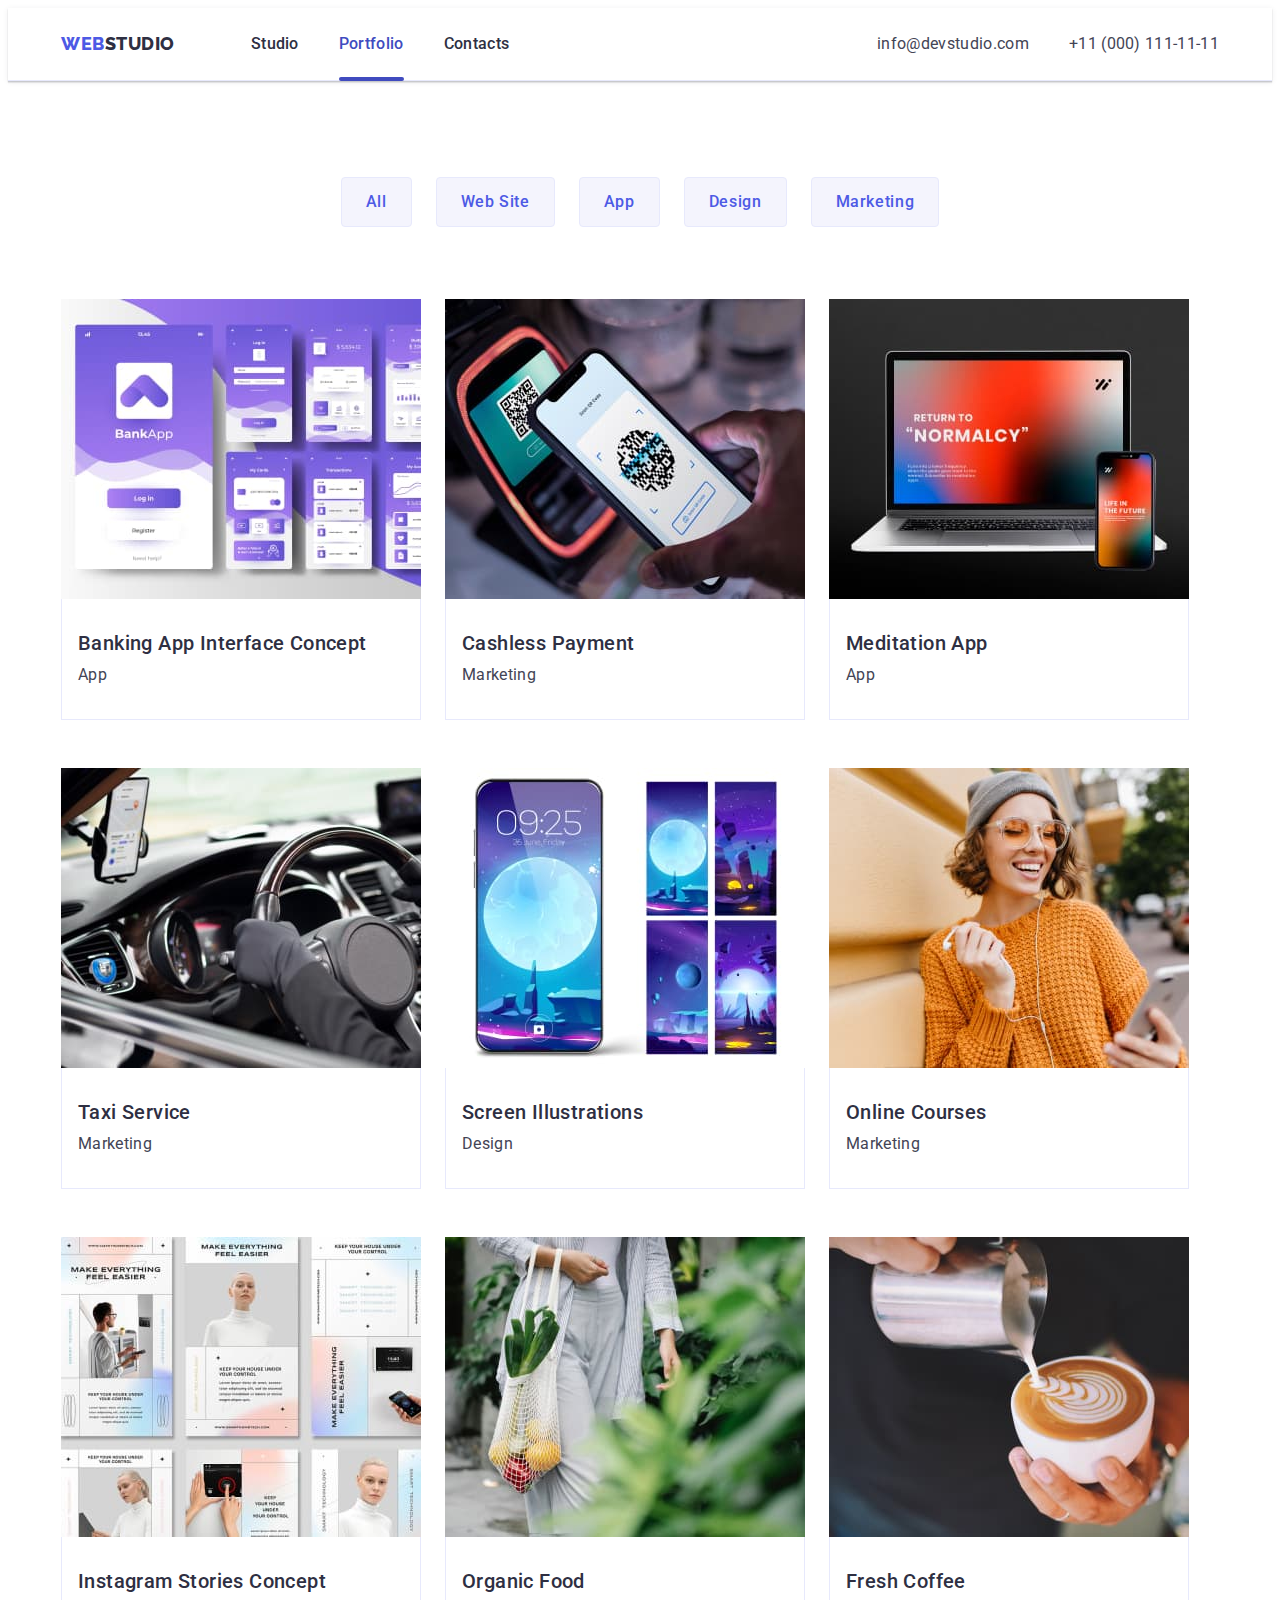
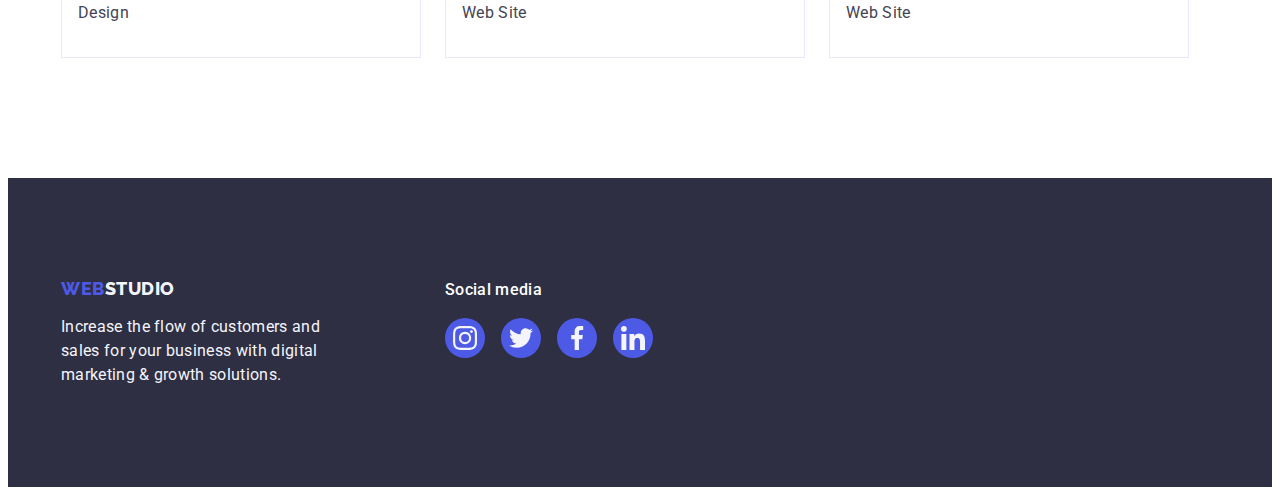
==== portfolio.html @ 4c9da3a9 "Initial commit" ====
<!DOCTYPE html>
<html lang="en">
  <head>
    <meta charset="UTF-8" />
    <meta name="viewport" content="width=device-width, initial-scale=1.0" />
    <link rel="preconnect" href="https://fonts.googleapis.com" />
    <link rel="preconnect" href="https://fonts.gstatic.com" crossorigin />
    <link
      href="https://fonts.googleapis.com/css2?family=Raleway:wght@800&family=Roboto:wght@400;500;700;900&display=swap"
      rel="stylesheet"
    />
    <link
      rel="stylesheet"
      href="https://cdnjs.cloudflare.com/ajax/libs/modern-normalize/2.0.0/modern-normalize.min.css"
      integrity="sha512-4xo8blKMVCiXpTaLzQSLSw3KFOVPWhm/TRtuPVc4WG6kUgjH6J03IBuG7JZPkcWMxJ5huwaBpOpnwYElP/m6wg=="
      crossorigin="anonymous"
      referrerpolicy="no-referrer"
    />
    <link rel="stylesheet" type="text/css" href="./css/styles.css" />
    <title>Portfolio</title>
  </head>
  <body>
    <!--Header-->
    <header class="header">
      <div class="container">
        <nav class="nav">
          <a href="./index.html" class="logo-header link">
            Web<span class="logo-hdr-black">Studio</span>
          </a>
          <ul class="list">
            <li>
              <a href="./index.html" class="header-link link">Studio</a>
            </li>
            <li>
              <a href="./portfolio.html" class="header-link link current"
                >Portfolio</a
              >
            </li>
            <li>
              <a href="" class="header-link link">Contacts</a>
            </li>
          </ul>
        </nav>
        <address class="address">
          <ul class="list link">
            <li>
              <a href="mailto:info@devstudio.com" class="address-link link"
                >info@devstudio.com</a
              >
            </li>
            <li>
              <a href="tel:+110001111111" class="address-link link"
                >+11 (000) 111-11-11</a
              >
            </li>
          </ul>
        </address>
      </div>
    </header>
    <main>
      <section class="portfolio-main-section">
        <div class="container">
          <h1 class="title-portfolio-hidden visually-hidden">Filters</h1>
          <ul class="portfolio-filters-list list">
            <li class="portfolio-filter-list-item">
              <button class="btn-secondary" type="button">All</button>
            </li>
            <li class="portfolio-filter-list-item">
              <button class="btn-secondary" type="button">Web Site</button>
            </li>
            <li class="po`rtfolio-filter-list-item">
              <button class="btn-secondary" type="button">App</button>
            </li>
            <li class="portfolio-filter-list-item">
              <button class="btn-secondary" type="button">Design</button>
            </li>
            <li class="portfolio-filter-list-item">
              <button class="btn-secondary" type="button">Marketing</button>
            </li>
          </ul>
          <ul class="portfolio-features-list list">
            <li class="portfolio-card-list">
              <a href="" class="portfolio-card-list-link link">
                <div class="portfolio-list-item-owerlay">
                  <img
                    src="./images/portfolio/img-8.jpg"
                    alt="banking-app-interface-concept-img-08"
                    width="360"
                    height="300"
                  />
                  <p class="portfolio-list-item-owerlay-text">
                    14 Stylish and User-Friendly App Design Concepts · Task
                    Manager App · Calorie Tracker App · Exotic Fruit Ecommerce
                    App · Cloud Storage App
                  </p>
                </div>
                <div class="portfolio-feature-list-wrapper">
                  <h2 class="portfolio-card-list-title">
                    Banking App Interface Concept
                  </h2>
                  <p class="portfolio-card-list-text">App</p>
                </div>
              </a>
            </li>
            <li class="portfolio-card-list">
              <a href="" class="portfolio-card-list-link link">
                <div class="portfolio-list-item-owerlay">
                  <img
                    src="./images/portfolio/img-9.jpg"
                    alt="cashless-payment-img-09"
                    width="360"
                    height="300"
                  />
                  <p class="portfolio-list-item-owerlay-text">
                    14 Stylish and User-Friendly App Design Concepts · Task
                    Manager App · Calorie Tracker App · Exotic Fruit Ecommerce
                    App · Cloud Storage App
                  </p>
                </div>
                <div class="portfolio-feature-list-wrapper">
                  <h2 class="portfolio-card-list-title">Cashless Payment</h2>
                  <p class="portfolio-card-list-text">Marketing</p>
                </div>
              </a>
            </li>
            <li class="portfolio-card-list">
              <a href="" class="portfolio-card-list-link link">
                <div class="portfolio-list-item-owerlay">
                  <img
                    src="./images/portfolio/img-10.jpg"
                    alt="meditation-app-img-10"
                    width="360"
                    height="300"
                  />
                  <p class="portfolio-list-item-owerlay-text">
                    14 Stylish and User-Friendly App Design Concepts · Task
                    Manager App · Calorie Tracker App · Exotic Fruit Ecommerce
                    App · Cloud Storage App
                  </p>
                </div>
                <div class="portfolio-feature-list-wrapper">
                  <h2 class="portfolio-card-list-title">Meditation App</h2>
                  <p class="portfolio-card-list-text">App</p>
                </div>
              </a>
            </li>
            <li class="portfolio-card-list">
              <a href="" class="portfolio-card-list-link link">
                <div class="portfolio-list-item-owerlay">
                  <img
                    src="./images/portfolio/img-11.jpg"
                    alt="taxi-service-img-11"
                    width="360"
                    height="300"
                  />
                  <p class="portfolio-list-item-owerlay-text">
                    14 Stylish and User-Friendly App Design Concepts · Task
                    Manager App · Calorie Tracker App · Exotic Fruit Ecommerce
                    App · Cloud Storage App
                  </p>
                </div>
                <div class="portfolio-feature-list-wrapper">
                  <h2 class="portfolio-card-list-title">Taxi Service</h2>
                  <p class="portfolio-card-list-text">Marketing</p>
                </div>
              </a>
            </li>
            <li class="portfolio-card-list">
              <a href="" class="portfolio-card-list-link link">
                <div class="portfolio-list-item-owerlay">
                  <img
                    src="./images/portfolio/img-12.jpg"
                    alt="screen-illustrations-img-12"
                    width="360"
                    height="300"
                  />
                  <p class="portfolio-list-item-owerlay-text">
                    14 Stylish and User-Friendly App Design Concepts · Task
                    Manager App · Calorie Tracker App · Exotic Fruit Ecommerce
                    App · Cloud Storage App
                  </p>
                </div>
                <div class="portfolio-feature-list-wrapper">
                  <h2 class="portfolio-card-list-title">
                    Screen Illustrations
                  </h2>
                  <p class="portfolio-card-list-text">Design</p>
                </div>
              </a>
            </li>
            <li class="portfolio-card-list">
              <a href="" class="portfolio-card-list-link link">
                <div class="portfolio-list-item-owerlay">
                  <img
                    src="./images/portfolio/img-13.jpg"
                    alt="online-courses-13"
                    width="360"
                    height="300"
                  />
                  <p class="portfolio-list-item-owerlay-text">
                    14 Stylish and User-Friendly App Design Concepts · Task
                    Manager App · Calorie Tracker App · Exotic Fruit Ecommerce
                    App · Cloud Storage App
                  </p>
                </div>
                <div class="portfolio-feature-list-wrapper">
                  <h2 class="portfolio-card-list-title">Online Courses</h2>
                  <p class="portfolio-card-list-text">Marketing</p>
                </div>
              </a>
            </li>
            <li class="portfolio-card-list">
              <a href="" class="portfolio-card-list-link link">
                <div class="portfolio-list-item-owerlay">
                  <img
                    src="./images/portfolio/img-14.jpg"
                    alt="instagram-stories-concept-img-14"
                    width="360"
                    height="300"
                  />
                  <p class="portfolio-list-item-owerlay-text">
                    14 Stylish and User-Friendly App Design Concepts · Task
                    Manager App · Calorie Tracker App · Exotic Fruit Ecommerce
                    App · Cloud Storage App
                  </p>
                </div>
                <div class="portfolio-feature-list-wrapper">
                  <h2 class="portfolio-card-list-title">
                    Instagram Stories Concept
                  </h2>
                  <p class="portfolio-card-list-text">Design</p>
                </div>
              </a>
            </li>
            <li class="portfolio-card-list">
              <a href="" class="portfolio-card-list-link link">
                <div class="portfolio-list-item-owerlay">
                  <img
                    src="./images/portfolio/img-15.jpg"
                    alt="organig-food-img-12"
                    width="360"
                    height="300"
                  />
                  <p class="portfolio-list-item-owerlay-text">
                    14 Stylish and User-Friendly App Design Concepts · Task
                    Manager App · Calorie Tracker App · Exotic Fruit Ecommerce
                    App · Cloud Storage App
                  </p>
                </div>
                <div class="portfolio-feature-list-wrapper">
                  <h2 class="portfolio-card-list-title">Organic Food</h2>
                  <p class="portfolio-card-list-text">Web Site</p>
                </div>
              </a>
            </li>
            <li class="portfolio-card-list">
              <a href="" class="portfolio-card-list-link link">
                <div class="portfolio-list-item-owerlay">
                  <img
                    src="./images/portfolio/img-16.jpg"
                    alt="fresh-coffee-img-16"
                    width="360"
                    height="300"
                  />
                  <p class="portfolio-list-item-owerlay-text">
                    14 Stylish and User-Friendly App Design Concepts · Task
                    Manager App · Calorie Tracker App · Exotic Fruit Ecommerce
                    App · Cloud Storage App
                  </p>
                </div>
                <div class="portfolio-feature-list-wrapper">
                  <h2 class="portfolio-card-list-title">Fresh Coffee</h2>
                  <p class="portfolio-card-list-text">Web Site</p>
                </div>
              </a>
            </li>
          </ul>
        </div>
      </section>
    </main>
    <footer class="footer">
      <div class="footer-container container">
        <div class="footer-wrapper">
          <a href="./index.html" class="logo-footer link">
            Web<span class="logo-ftr-white">Studio</span>
          </a>
          <p class="footer-text">
            Increase the flow of customers and sales for your business with
            digital marketing & growth solutions.
          </p>
        </div>
        <div class="footer-social-links">
          <p class="footer-social-links-text">Social media</p>
          <ul class="footer-social-links-list list">
            <li class="footer-social-links-list-item">
              <a href="" class="footer-social-links-icons">
                <svg class="footer-social-icon-styles" width="24" height="24">
                  <use href="./images/icons.svg#icon-instagram-footer"></use>
                </svg>
              </a>
            </li>
            <li class="footer-social-links-list-item">
              <a href="" class="footer-social-links-icons">
                <svg class="footer-social-icon-styles" width="24" height="24">
                  <use href="./images/icons.svg#icon-twitter-footer"></use>
                </svg>
              </a>
            </li>
            <li class="footer-social-links-list-item">
              <a href="" class="footer-social-links-icons">
                <svg class="footer-social-icon-styles" width="24" height="24">
                  <use href="./images/icons.svg#icon-facebook-footer"></use>
                </svg>
              </a>
            </li>
            <li class="footer-social-links-list-item">
              <a href="" class="footer-social-links-icons">
                <svg class="footer-social-icon-styles" width="24" height="24">
                  <use href="./images/icons.svg#icon-linkedin-footer"></use>
                </svg>
              </a>
            </li>
          </ul>
        </div>
      </div>
    </footer>
  </body>
</html>
---- css/styles.css ----
:root {
  --main-font: Roboto, sans-serif;
  --secondary-font: Raleway, sans-serif;
  --main-header-border-color: #e7e9fc;
  --main-header-link-active-focus-color: #404bbf;
  --main-background-color-light: #ffffff;
  --main-background-color-medium: #f4f4fd;
  --secondary-background-color-dark: #2e2f42;
  --main-text-color-light: #ffffff;
  --main-text-color-dark: #434455;
  --secondary-text-color-dark: #2e2f42;
  --main-button-background-color: #4d5ae5;
  --list-text-color: #f4f4fd;
  --button-seconday-background-color: #f4f4fd;
  --secondary-button-border-color: #e7e9fc;
  --paragraph-text-color: #434455;
  --main-header-logo-color: #4d5ae5;
  --seconday-header-logo-color: #2e2f42;
  --main-footer-logo-color: #4d5ae5;
  --secondary-footer-logo-color: #f4f4fd;
  --secondary-button-hover-text-color: #ffffff;
  --secondary-button-hover-background-color: #404bbf;
  --secondary-button-main-text-color: #4d5ae5;
  --portfolio-list-item-border-color: #e7e9fc;
  --main-customers-icon-color: #8e8f99;
  --main-social-icons-color: #f4f4fd;
  --main-icons-background-color: #4d5ae5;
  --footer-social-icons-focus-hover-color: #31d0aa;
  --main-social-icons-focus-hover-color: #404bbf;
  --main-modal-background-color: #fcfcfc;
  --modal-button-close-background-color: #e7e9fc;
  --curent-page-underline-color: #404bbf;
}

/* BASE STYLES */
body {
  font-family: var(--main-font);
  color: var(--main-text-color-dark);
  background-color: var(--main-background-color-light);
}

/* RESET STYLES */
.link {
  text-decoration: none;
  font-style: normal;
}

/* PATERN FOR HIDE H2 "FEATURES" ON THE INDEX PAGE */
.visually-hidden {
  position: absolute;
  width: 1px;
  height: 1px;
  margin: -1px;
  border: 0;
  padding: 0;
  white-space: nowrap;
  clip-path: inset(100%);
  clip: rect(0 0 0 0);
  overflow: hidden;
}

h1,
h2,
h3,
h4,
h5,
h6,
p {
  margin: 0;
}

img {
  display: block;
  max-width: 100%;
  height: auto;
}

.list {
  list-style: none;
  font-style: normal;
  display: flex;
  gap: 40px;
  margin-top: 0;
  margin-bottom: 0;
  padding: 0;
}

.header {
  border-bottom: 1px solid var(--main-header-border-color);
  box-shadow: 0px 1px 6px 0px rgba(46, 47, 66, 0.08),
    0px 1px 1px 0px rgba(46, 47, 66, 0.16),
    0px 2px 1px 0px rgba(46, 47, 66, 0.08);
}

.header > .container {
  flex-wrap: wrap;
  display: flex;
  justify-content: space-between;
}

.header-link {
  color: var(--secondary-text-color-dark);
  font-weight: 500;
  font-size: 16px;
  line-height: 1.5;
  letter-spacing: 0.02em;
  padding-top: 24px;
  padding-bottom: 24px;
  display: block;
}

.header-link:focus,
.header-link:hover {
  color: var(--main-header-link-active-focus-color);
}

nav {
  display: flex;
  align-items: center;
  position: relative;
}

.address {
  font-style: normal;
  display: flex;
  align-items: center;
}

.address-link {
  color: var(--main-text-color-dark);
  font-weight: 400;
  font-size: 16px;
  line-height: 1.5;
  letter-spacing: 0.02em;
  padding-top: 24px;
  padding-bottom: 24px;
  transition: color 250ms cubic-bezier(0.4, 0, 0.2, 1);
}

.address-link:focus,
.address-link:hover {
  color: var(--main-header-link-active-focus-color);
}

.hero {
  /* background-color: var(--secondary-background-color-dark); */
  color: var(--main-text-color-light);
  padding-top: 188px;
  padding-bottom: 188px;
  background-image: linear-gradient(
      rgba(46, 47, 66, 0.7),
      rgba(46, 47, 66, 0.7)
    ),
    url("../images/hero-background-img.jpg");

  background-position: center;
  background-repeat: no-repeat;
  max-width: 1440px;
  margin: auto;
  background-size: cover;
}

.hero-container {
  display: flex;
  justify-content: center;
  flex-direction: column;
  align-items: center;
}

.hero-title {
  font-size: 56px;
  font-weight: 700;
  line-height: 1.07;
  letter-spacing: 0.02em;
  text-align: center;
  max-width: 496px;
  margin-bottom: 48px;
}

.overview-section {
  padding-top: 120px;
  padding-bottom: 120px;
}

.overview-list {
  display: flex;
  flex-wrap: wrap;
  gap: 24px;
}

.overview-list-item {
  flex-basis: calc((100% - 3 * 24px) / 4);
}
.overview-title {
  font-weight: 500;
  font-size: 20px;
  line-height: 1.2;
  letter-spacing: 0.02em;
  color: var(--secondary-text-color-dark);
  margin-bottom: 8px;
}

.overview-text {
  line-height: 1.5;
  letter-spacing: 0.02em;
}

.feature-icon {
  display: flex;
  align-items: center;
  justify-content: center;
  width: 264px;
  height: 112px;
  border-radius: 4px;
  background-color: var(--main-background-color-medium);
  margin-bottom: 8px;
}

.doing-section {
  padding-bottom: 120px;
}

.doing-list {
  display: flex;
  flex-wrap: wrap;
  gap: 24px;
  margin-top: 0;
  margin-bottom: 0;
}

.doing-list-item {
  flex-basis: calc((100% - 48px) / 3);
}

.doing-title {
  font-size: 36px;
  line-height: 1.11;
  text-align: center;
  text-transform: capitalize;
  color: var(--secondary-text-color-dark);
  margin-bottom: 72px;
  margin-top: 0;
}

.team-section {
  background-color: var(--main-background-color-medium);
  padding-top: 120px;
  padding-bottom: 120px;
  max-width: 1440px;
  margin: auto;
}

.team-title {
  font-size: 36px;
  line-height: 1.11;
  text-align: center;
  text-transform: capitalize;
  letter-spacing: 0.02em;
  color: var(--secondary-text-color-dark);
  margin-bottom: 72px;
  margin-top: 0;
}

.team-list {
  background-color: var(--main-background-color-medium);
  gap: 24px;
  display: flex;
  margin-top: 0;
  margin-bottom: 0;
}

.team-list-item {
  flex-basis: calc((100% - 3 * 24px) / 4);
  border-radius: 0px 0px 4px 4px;
  background-color: var(--main-background-color-light);
  box-shadow: 0px 1px 6px rgba(46, 47, 66, 0.08),
    0px 1px 1px rgba(46, 47, 66, 0.16), 0px 2px 1px rgba(46, 47, 66, 0.08);
}

.team-section-employee {
  padding-top: 32px;
  padding-bottom: 32px;
}

.team-list-title {
  font-weight: 500;
  font-size: 20px;
  line-height: 1.2;
  letter-spacing: 0.02em;
  color: var(--secondary-background-color-dark);
  text-align: center;
  margin-bottom: 8px;
}

.team-list-text {
  font-size: 16px;
  line-height: 1.5;
  color: var(--main-text-color-dark);
  letter-spacing: 0.02em;
  text-align: center;
  margin-bottom: 8px;
}

.logo-header {
  text-transform: uppercase;
  font-weight: 800;
  font-size: 18px;
  line-height: 1.17;
  letter-spacing: 0.03em;
  color: var(--main-header-logo-color);
  margin-right: 76px;
  font-family: var(--secondary-font);
}

.logo-hdr-black {
  text-transform: uppercase;
  font-weight: 800;
  font-size: 18px;
  line-height: 1.17;
  letter-spacing: 0.03em;
  color: var(--seconday-header-logo-color);
}

.logo-ftr-white {
  text-transform: uppercase;
  font-weight: 800;
  font-size: 18px;
  line-height: 1.17;
  letter-spacing: 0.03em;
  color: var(--secondary-footer-logo-color);
}

.btn-main {
  background-color: var(--main-button-background-color);
  color: var(--main-text-color-light);
  display: block;
  min-width: 169px;
  height: 56px;
  border: none;
  cursor: pointer;
  border-radius: 4px;
  font-family: inherit;
  font-weight: 500;
  font-size: 16px;
  line-height: 1.5;
  letter-spacing: 0.04em;
  transition: background-color 250ms cubic-bezier(0.4, 0, 0.2, 1);
}

.btn-secondary {
  background-color: var(--button-seconday-background-color);
  color: var(--secondary-button-main-text-color);
  font-family: inherit;
  font-weight: 500;
  font-size: 16px;
  line-height: 1.5;
  letter-spacing: 0.04em;
  padding: 12px 24px;
  border-radius: 4px;
  border: 1px solid var(--secondary-button-border-color);
  transition: color 250ms cubic-bezier(0.4, 0, 0.2, 1),
    background-color 250ms cubic-bezier(0.4, 0, 0.2, 1),
    border-color 250ms cubic-bezier(0.4, 0, 0.2, 1),
    box-shadow 250ms cubic-bezier(0.4, 0, 0.2, 1);
}

.btn-main:focus,
.btn-main:hover {
  cursor: pointer;
  background-color: var(--secondary-button-hover-background-color);
}

.btn-secondary:focus,
.btn-secondary:hover {
  cursor: pointer;
  color: var(--secondary-button-hover-text-color);
  background-color: var(--secondary-button-hover-background-color);
  border: 1px solid transparent;
  box-shadow: 0px 3px 1px rgba(0, 0, 0, 0.1), 0px 2px 1px rgba(0, 0, 0, 0.08),
    0px 2px 2px rgba(0, 0, 0, 0.12);
}

.footer {
  background-color: var(--secondary-background-color-dark);
  color: var(--main-text-color-light);
  padding-top: 100px;
  padding-bottom: 100px;
}

.footer-text {
  line-height: 1.5;
  color: var(--list-text-color);
  letter-spacing: 0.02em;
  max-width: 264px;
  margin-top: 0;
  margin-bottom: 0;
}

.logo-footer {
  text-transform: uppercase;
  font-weight: 800;
  font-size: 18px;
  line-height: 1.17;
  letter-spacing: 0.03em;
  color: var(--main-footer-logo-color);
  display: inline-block;
  margin-bottom: 16px;
  font-family: var(--secondary-font);
}

/* Portfolio page */
.portfolio-main-section {
  padding-top: 96px;
  padding-bottom: 120px;
}

.container {
  width: 1158px;
  margin: 0 auto;
  padding: 0 15px;
}

.portfolio-filters-list {
  display: flex;
  justify-content: center;
  margin-bottom: 72px;
  gap: 24px;
}

.portfolio-features-list {
  flex-wrap: wrap;
  column-gap: 24px;
  row-gap: 48px;
}

.portfolio-card-list-link {
  transition: box-shadow 250ms cubic-bezier(0.4, 0, 0.2, 1);
}

.portfolio-card-list-title {
  font-weight: 500;
  font-size: 20px;
  line-height: 1.2;
  letter-spacing: 0.02em;
  color: var(--secondary-background-color-dark);
  margin-bottom: 8px;
  margin-top: 0;
}

.portfolio-card-list-text {
  font-size: 16px;
  line-height: 1.5;
  color: var(--paragraph-text-color);
  letter-spacing: 0.02em;
  margin-bottom: 0;
  margin-top: 0;
}

.portfolio-feature-list-wrapper {
  padding: 32px 16px;
  border: 1px solid var(--portfolio-list-item-border-color);
  border-top: none;
}

.current {
  color: var(--curent-page-underline-color);
  position: relative;
  transition: color 250ms cubic-bezier(0.4, 0, 0.2, 1);
}

.current::after {
  content: "";
  position: absolute;
  left: 0;
  bottom: -1px;
  height: 4px;
  width: 100%;
  background-color: var(--curent-page-underline-color);
  border-radius: 2px;
}

.footer-container {
  display: flex;
  align-items: baseline;
}

.footer-wrapper {
  margin-right: 120px;
}

.footer-social-links-text {
  margin-bottom: 16px;
  font-weight: 500;
  font-size: 16px;
  line-height: 1.5;
  letter-spacing: 0.02em;
  color: var(--main-text-color-light);
}

.footer-social-links-list {
  gap: 16px;
}

.footer-social-links-list-item {
  width: 40px;
  height: 40px;
}

.footer-social-links-icons {
  display: flex;
  justify-content: center;
  align-items: center;
  width: 100%;
  height: 100%;
  border-radius: 50%;
  background-color: var(--main-icons-background-color);
  transition: background-color 250ms cubic-bezier(0.4, 0, 0.2, 1);
}

.footer-social-icon-styles {
  fill: var(--main-social-icons-color);
}

.footer-social-links-icons:focus,
.footer-social-links-icons:hover {
  background-color: var(--footer-social-icons-focus-hover-color);
}

.customers-list-items {
  width: calc((100% - 120px) / 6);
}

.customers-section {
  padding-top: 120px;
  padding-bottom: 120px;
  margin: auto;
  max-width: 1440px;
}

.customers-title {
  text-align: center;
  font-size: 36px;
  font-weight: 700;
  text-transform: capitalize;
  line-height: 1.11em;
  margin-bottom: 72px;
  color: var(--secondary-text-color-dark);
}

.customers-list {
  display: flex;
  gap: 24px;
}

.customers-list-item {
  border: 1px solid var(--main-customers-icon-color);
  border-radius: 4px;
  display: flex;
  align-items: center;
  justify-content: center;
  width: 100%;
  height: 100%;
  color: #8e8f99; /* PRAVIT!!! */
}

.customers-link {
  fill: currentColor;
}

.team-social-links {
  padding-top: 32px;
  padding-bottom: 32px;
}

.team-social-list {
  display: flex;
  justify-content: center;
  gap: 24px;
}

.team-social-links-item {
  width: 40px;
  height: 40px;
}

.team-social-links-icons {
  display: flex;
  align-items: center;
  justify-content: center;
  background-color: var(--main-icons-background-color);
  width: 100%;
  height: 100%;
  border-radius: 50%;
  transition: background-color 250ms cubic-bezier(0.4, 0, 0.2, 1);
}

.team-social-icon-styles {
  fill: var(--main-social-icons-color);
}

.team-social-links-icons:focus,
.team-social-links-icons:hover {
  background-color: var(--main-social-icons-focus-hover-color);
}

.customers-list-items {
  height: 88px;
}

.customers-list-item:focus,
.customers-list-item:hover {
  border-color: var(--secondary-button-hover-background-color);
  color: var(--secondary-button-hover-background-color);
  transition: border-color 250ms cubic-bezier(0.4, 0, 0.2, 1),
    color 250ms cubic-bezier(0.4, 0, 0.2, 1);
}

.portfolio-card-list-link:hover,
.portfolio-card-list-link:focus {
  box-shadow: 0px 1px 6px rgba(46, 47, 66, 0.08),
    0px 1px 1px rgba(46, 47, 66, 0.16), 0px 2px 1px rgba(46, 47, 66, 0.08);
}

.portfolio-card-list-link {
  display: block;
}

.portfolio-list-item-owerlay {
  position: relative;
  overflow: hidden;
}

.portfolio-list-item-owerlay-text {
  position: absolute;
  top: 0;
  font-size: 16px;
  line-height: 1.5;
  letter-spacing: 0.02em;
  color: var(--list-text-color);
  padding: 40px 32px;
  background-color: #4d5ae5;
  height: 100%;
  width: 100%;
  transform: translateY(100%);
  transition: transform 250ms cubic-bezier(0.4, 0, 0.2, 1);
}

.portfolio-card-list-link:hover .portfolio-list-item-owerlay-text,
.portfolio-card-list-link:focus .portfolio-list-item-owerlay-text {
  transform: translateY(0%);
}

/* Popup modal window */
.backdrop {
  background-color: rgba(46, 47, 66, 0.4);
  position: fixed;
  /* resize backdrop to all view port variant_1 */
  top: 0;
  left: 0;
  right: 0;
  bottom: 0;
  /* resize backdrop to all view port variant_2 
  width: 100%;
  height: 100% */
  transition: opacity 250ms cubic-bezier(0.4, 0, 0.2, 1),
    visibility 250ms cubic-bezier(0.4, 0, 0.2, 1);
}

.modal {
  width: 408px;
  min-height: 584px;
  border-radius: 4px;
  background: var(--main-modal-background-color);
  position: absolute;
  top: 50%;
  left: 50%;
  transform: translateX(-50%) translateY(-50%);
  transition: transform 250ms cubic-bezier(0.4, 0, 0.2, 1);
  box-shadow: 0px 1px 1px rgba(0, 0, 0, 0.14), 0px 1px 3px rgba(0, 0, 0, 0.12),
    0px 2px 1px rgba(0, 0, 0, 0.2);
}

.modal-btn {
  padding: 0;
  border: none;
  background: transparent;
  cursor: pointer;
  display: flex;
  align-items: center;
  justify-content: center;
  position: absolute;
  top: 24px;
  right: 24px;
  width: 24px;
  height: 24px;
  border-radius: 50%;
  background-color: var(--modal-button-close-background-color);
  border: 1px solid rgba(0, 0, 0, 0.1);
  transition: background-color 250ms cubic-bezier(0.4, 0, 0.2, 1),
    border 250ms cubic-bezier(0.4, 0, 0.2, 1);
}

.backdrop.is-hidden {
  opacity: 0;
  pointer-events: none;
  /* to hide modal from indexdation, user, readers until not called by User needs to be added visibility hidden */
  visibility: hidden;
}

.modal-btn:hover {
  fill: #ffffff;
  background-color: var(--secondary-button-hover-background-color);
  border: none;
}

.modal-btn:focus {
  fill: #ffffff;
  background-color: var(--secondary-button-hover-background-color);
  border: none;
}

.modal-btn-icon {
  transition: fill 250ms cubic-bezier(0.4, 0, 0.2, 1);
}
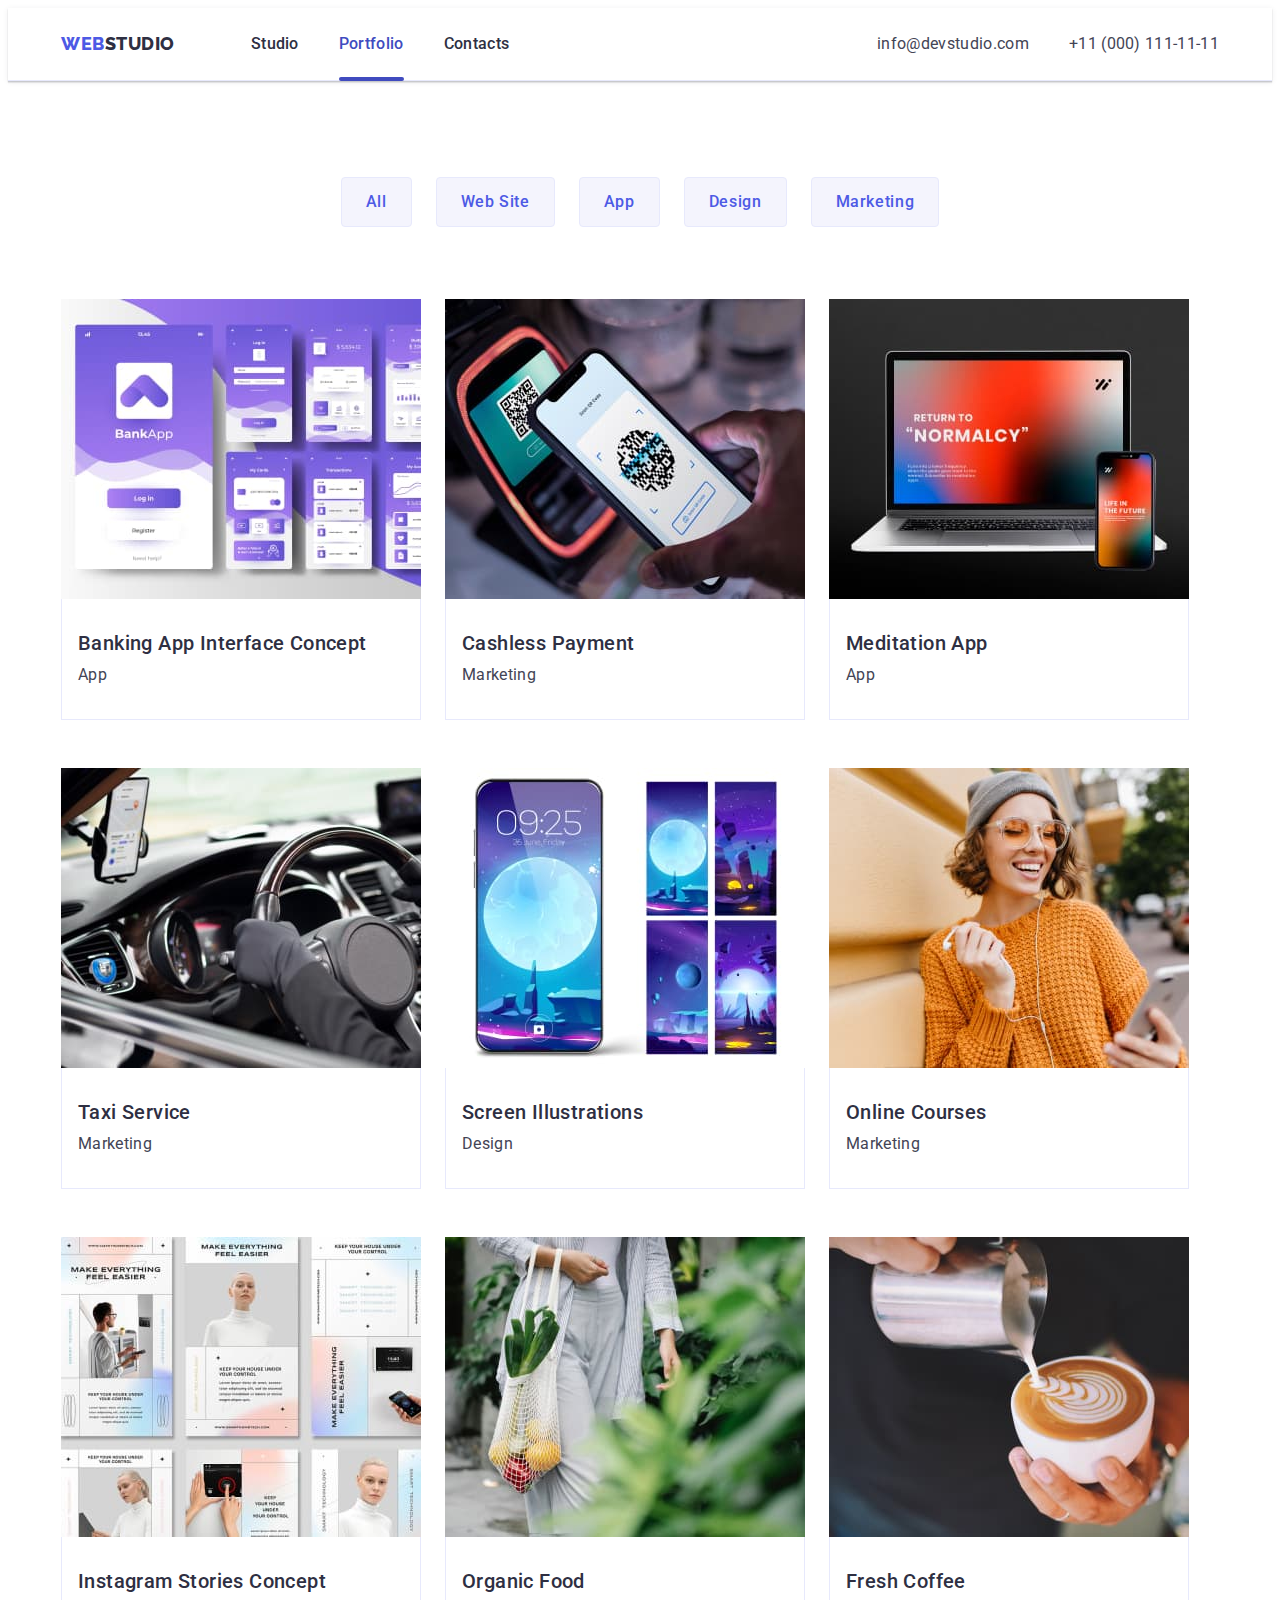
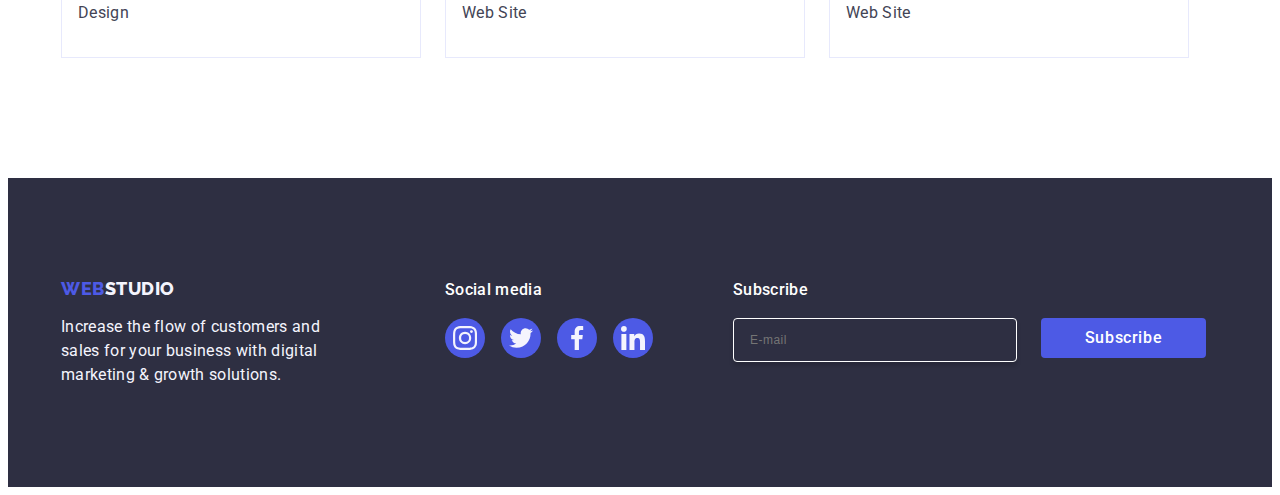
==== commit a73e94fa: "fixes" ====
--- a/portfolio.html
+++ b/portfolio.html
@@ -322,6 +322,20 @@
             </li>
           </ul>
         </div>
+        <div class="footer-subscribe-form">
+          <p class="footer-subscribe-form-title">Subscribe</p>
+          <form class="form-input-footer">
+            <input
+              class="footer-email-input"
+              type="email"
+              name="user-email"
+              placeholder="E-mail"
+            />
+            <button class="footer-submit-button" type="submit">
+              Subscribe
+            </button>
+          </form>
+        </div>
       </div>
     </footer>
   </body>
--- a/css/styles.css
+++ b/css/styles.css
@@ -722,3 +722,93 @@
 .modal-btn-icon {
   transition: fill 250ms cubic-bezier(0.4, 0, 0.2, 1);
 }
+
+.modal-window-title {
+  display: flex;
+  flex-direction: column;
+  text-align: center;
+  padding-left: 24px;
+  padding-right: 24px;
+  padding-top: 72px;
+  padding-bottom: 16px;
+  font-size: 16px;
+  font-weight: 500;
+  line-height: ;
+  letter-spacing: 0.02em;
+}
+
+.form {
+  display flex;
+  flex-direction: column;
+}
+
+.modal-form-input {
+  display: flex;
+  flex-direction: column;
+  text-align: flex-start;
+  padding-left: 24px;
+  padding-right: 24px;
+  color: #8E8F99;
+  font-size: 12px;
+}
+
+.modal-btn-submit {
+  border-radius: 4px;
+  padding: 16px 32px;
+}
+
+.field {
+  margin-bottom: 8px;
+}
+
+/* new */
+.footer-subscribe-form {
+  display: block;
+  margin-left: 80px;
+}
+
+.footer-subscribe-form-title {
+  margin-bottom: 16px;
+  font-weight: 500;
+  font-size: 16px;
+   line-height: 1.5;
+   letter-spacing: 0.02em;
+}
+
+.form-input-footer {
+  display: flex;
+  gap: 24px;
+}
+
+.footer-email-input {
+width: 264px;
+height: 40px;
+  color: var(--main-text-color-light);
+  border: 1px solid var(--main-text-color-light);
+  background-color: transparent;
+  border-radius: 4px;
+  font-size: 12px;
+  line-height: 1.5;
+  letter-spacing: 0.04em;
+  padding-left: 16px;
+  box-shadow: 0px 4px 4px 0px rgba(0, 0, 0, 0.15); 
+
+}
+
+.footer-submit-button {
+  display: flex;
+  justify-content: center;
+  align-items: center;
+  min-width: 165px;
+  height: 40px;
+  font-family: var(--main-font);
+  font-size: 16px;
+  font-weight: 500;
+   line-height: 1.5;
+   letter-spacing: 0.04em;
+   color: var(--main-text-color-light);
+   cursor: pointer;
+   background-color: var(--main-button-background-color);
+   border: none;
+   border-radius: 4px;
+}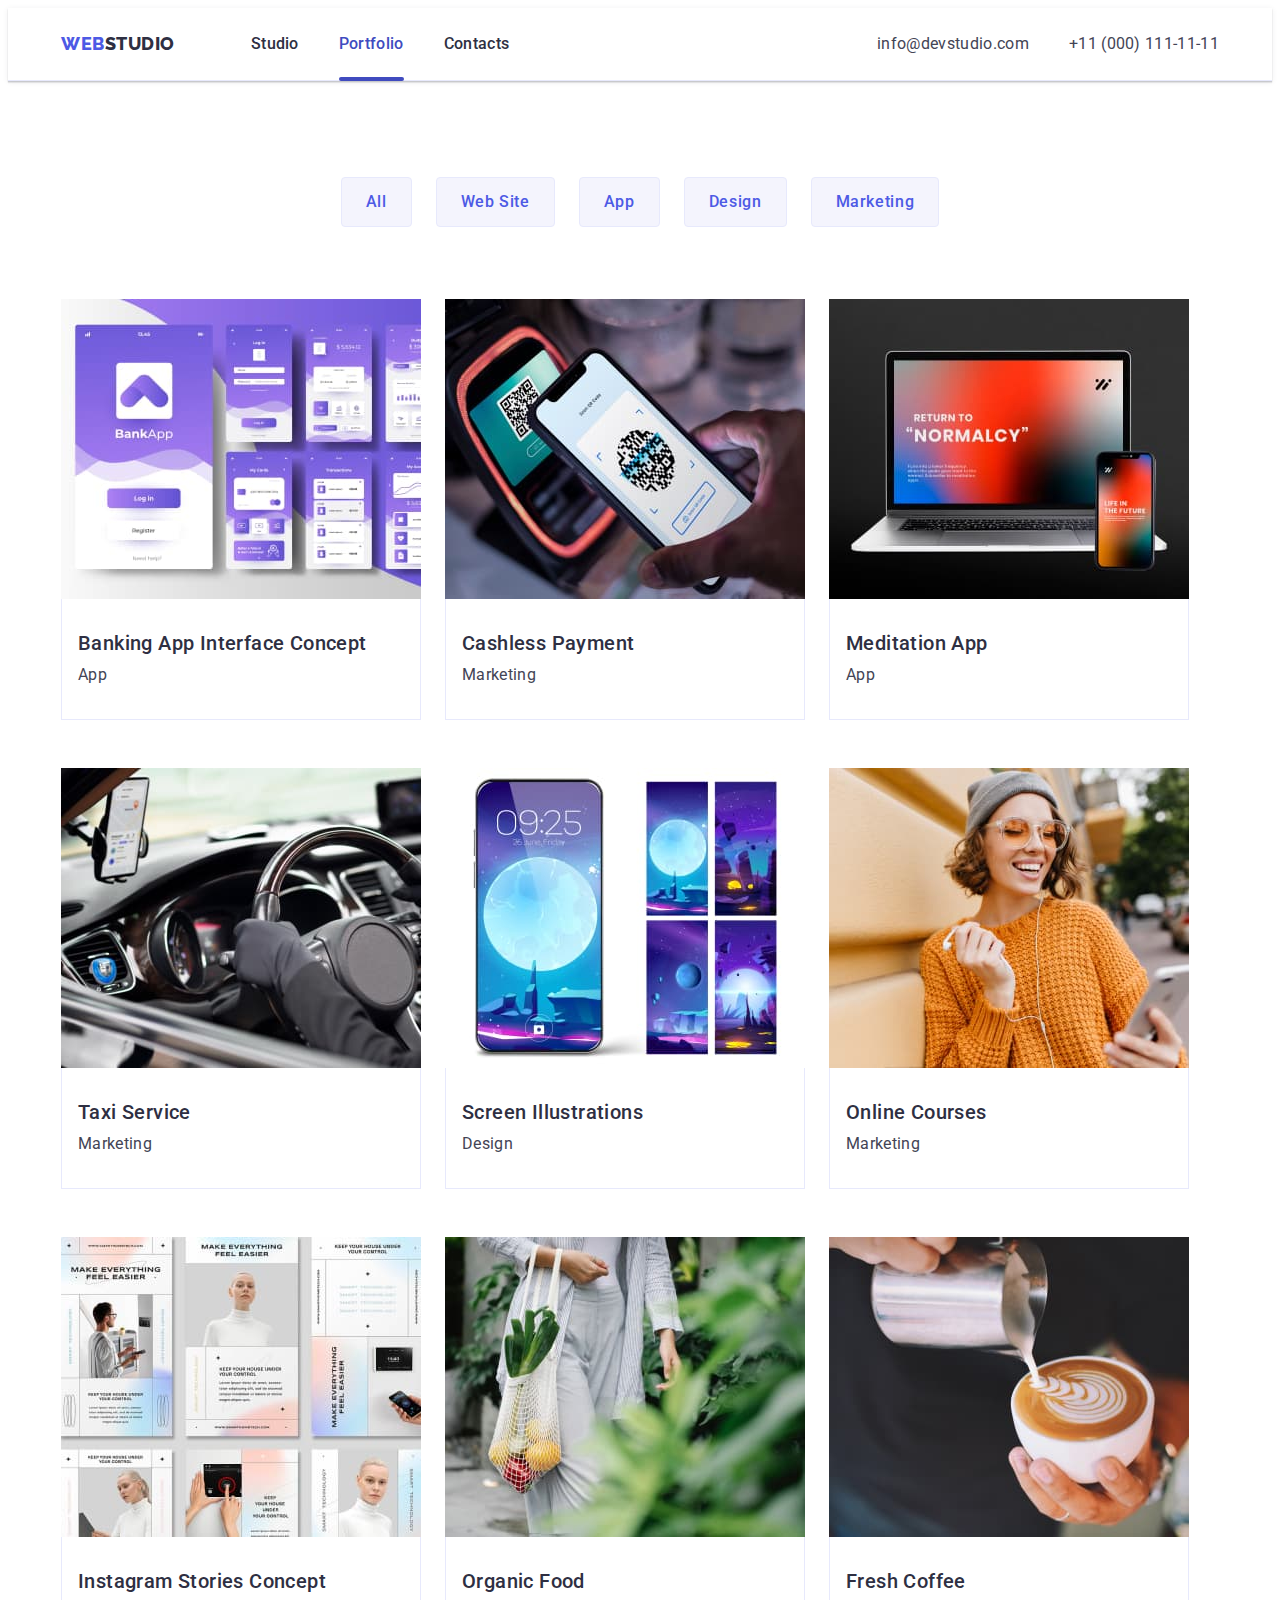
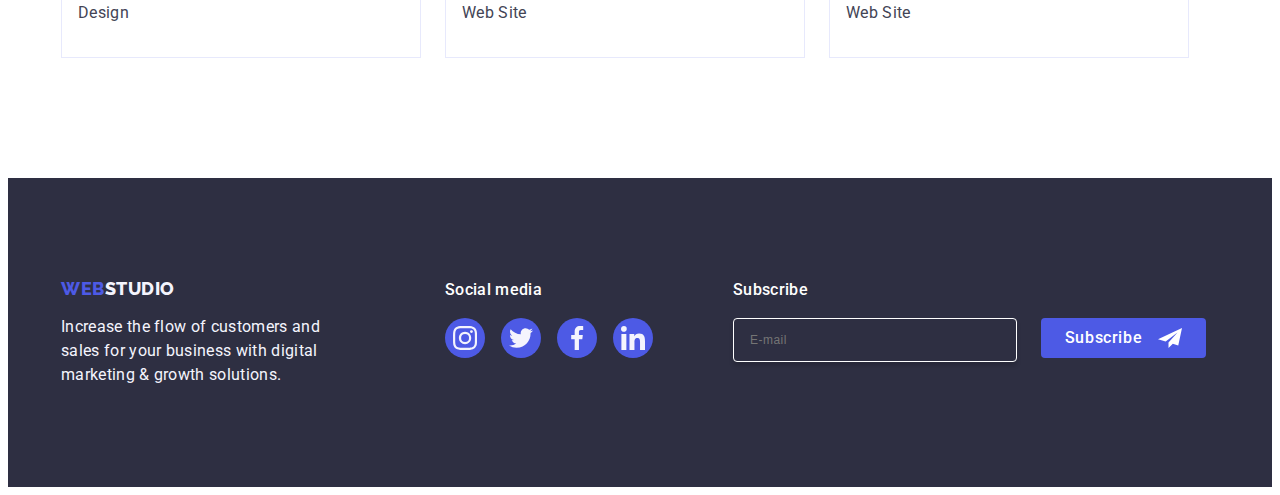
==== commit 145deb72: "fixed button in footer" ====
--- a/portfolio.html
+++ b/portfolio.html
@@ -325,14 +325,19 @@
         <div class="footer-subscribe-form">
           <p class="footer-subscribe-form-title">Subscribe</p>
           <form class="form-input-footer">
-            <input
-              class="footer-email-input"
-              type="email"
-              name="user-email"
-              placeholder="E-mail"
-            />
+            <label class="form-input">
+              <input
+                class="footer-email-input"
+                type="email"
+                name="user-email"
+                placeholder="E-mail"
+              />
+            </label>
             <button class="footer-submit-button" type="submit">
               Subscribe
+              <svg class="footer-subscribe-form-icon" width="24" height="24">
+                <use href="./images/icons.svg#icon-arrow-subscribe-form"></use>
+              </svg>
             </button>
           </form>
         </div>
--- a/css/styles.css
+++ b/css/styles.css
@@ -733,12 +733,11 @@
   padding-bottom: 16px;
   font-size: 16px;
   font-weight: 500;
-  line-height: ;
   letter-spacing: 0.02em;
 }
 
 .form {
-  display flex;
+  display: flex;
   flex-direction: column;
 }
 
@@ -748,7 +747,7 @@
   text-align: flex-start;
   padding-left: 24px;
   padding-right: 24px;
-  color: #8E8F99;
+  color: #8e8f99;
   font-size: 12px;
 }
 
@@ -771,8 +770,8 @@
   margin-bottom: 16px;
   font-weight: 500;
   font-size: 16px;
-   line-height: 1.5;
-   letter-spacing: 0.02em;
+  line-height: 1.5;
+  letter-spacing: 0.02em;
 }
 
 .form-input-footer {
@@ -781,8 +780,8 @@
 }
 
 .footer-email-input {
-width: 264px;
-height: 40px;
+  width: 264px;
+  height: 40px;
   color: var(--main-text-color-light);
   border: 1px solid var(--main-text-color-light);
   background-color: transparent;
@@ -791,8 +790,7 @@
   line-height: 1.5;
   letter-spacing: 0.04em;
   padding-left: 16px;
-  box-shadow: 0px 4px 4px 0px rgba(0, 0, 0, 0.15); 
-
+  box-shadow: 0px 4px 4px 0px rgba(0, 0, 0, 0.15);
 }
 
 .footer-submit-button {
@@ -804,11 +802,22 @@
   font-family: var(--main-font);
   font-size: 16px;
   font-weight: 500;
-   line-height: 1.5;
-   letter-spacing: 0.04em;
-   color: var(--main-text-color-light);
-   cursor: pointer;
-   background-color: var(--main-button-background-color);
-   border: none;
-   border-radius: 4px;
-}+  line-height: 1.5;
+  letter-spacing: 0.04em;
+  color: var(--main-text-color-light);
+  background-color: var(--main-button-background-color);
+  border: none;
+  border-radius: 4px;
+}
+
+.footer-subscribe-form-icon {
+  margin-left: 16px;
+  fill: currentColor;
+}
+
+.footer-submit-button:focus,
+.footer-submit-button:hover {
+  background-color: var(--secondary-button-hover-background-color);
+  transition: background-color 250ms cubic-bezier(0.4, 0, 0.2, 1);
+  cursor: pointer;
+}
